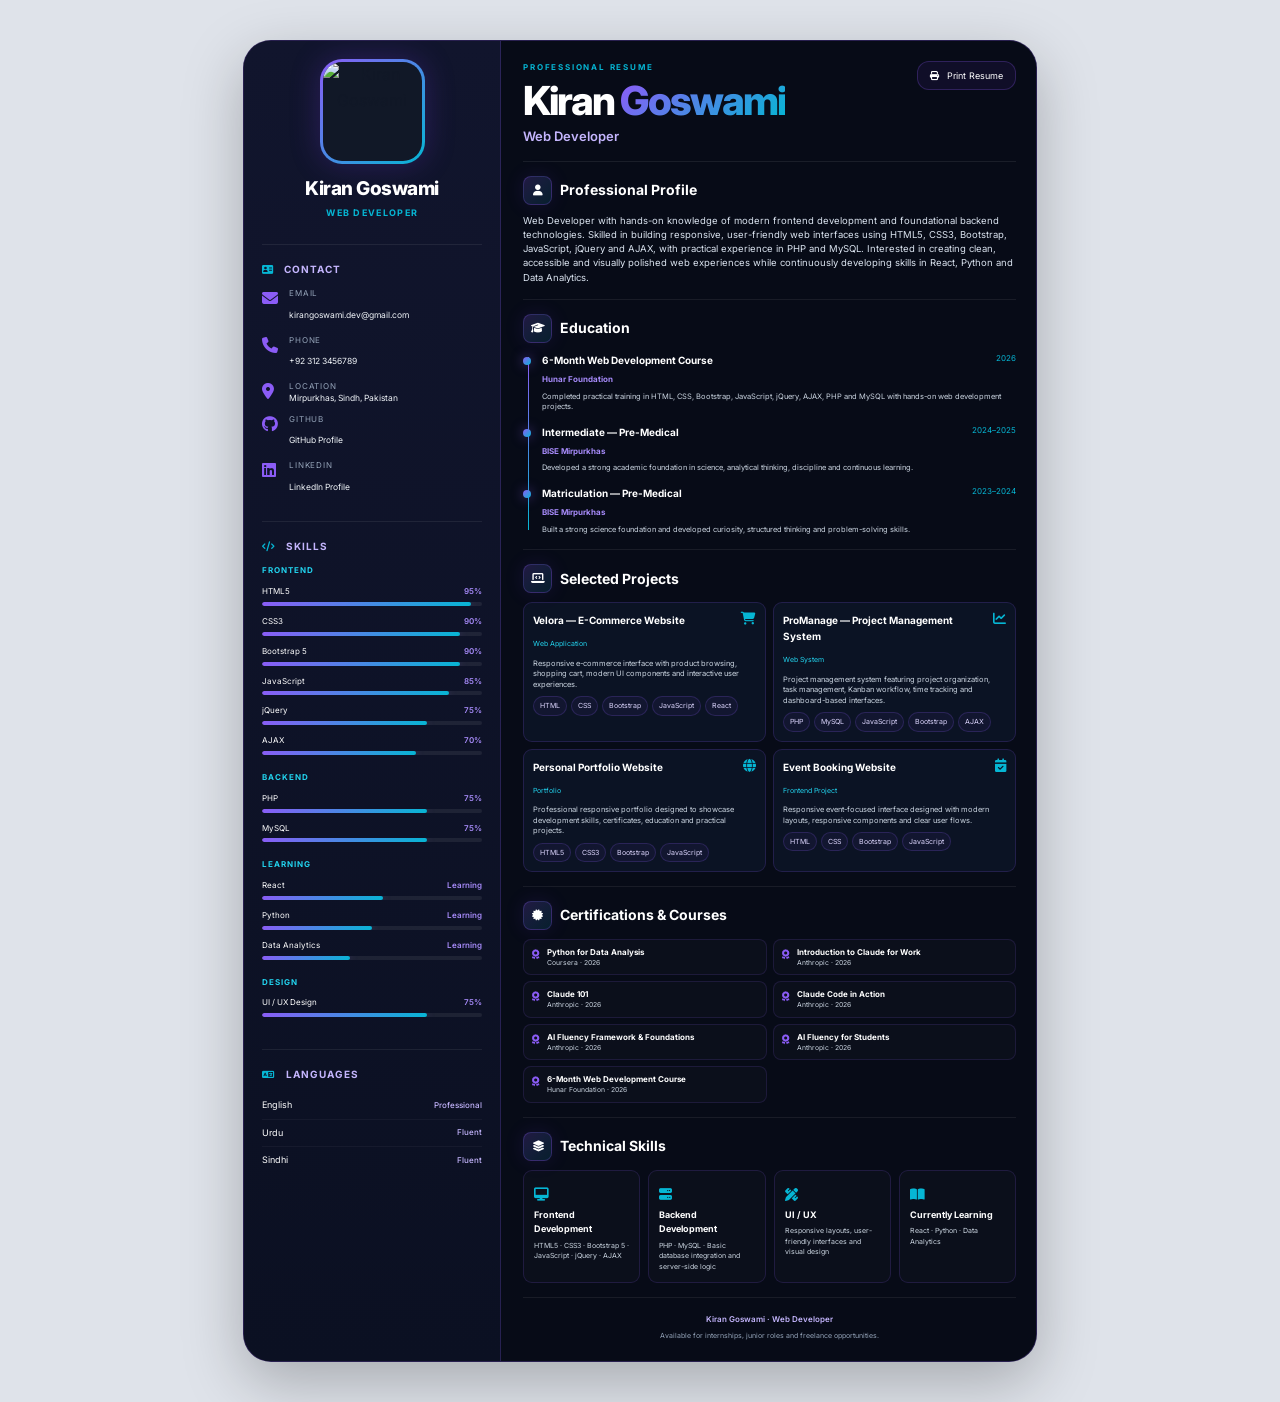
==== Resume.html @ 9747e910 "Add files via upload" ====
<!DOCTYPE html>
<html lang="en">

<head>
    <meta charset="UTF-8">

    <meta name="viewport"
          content="width=device-width, initial-scale=1.0">

    <meta name="description"
          content="Kiran Goswami - Web Developer Resume">

    <title>Kiran Goswami | Web Developer Resume</title>
    <link rel="icon"
      type="image/svg+xml"
      href='data:image/svg+xml,<svg xmlns="http://www.w3.org/2000/svg" viewBox="0 0 64 64"><rect width="64" height="64" rx="15" fill="%23070B17"/><rect x="6" y="6" width="52" height="52" rx="12" fill="none" stroke="%238B5CF6" stroke-width="4"/><text x="32" y="40" text-anchor="middle" font-family="Arial" font-size="23" font-weight="bold" fill="%2306B6D4">KG</text></svg>'>

    <link rel="stylesheet"
          href="resume.css">

    <!-- Google Font -->
    <link rel="preconnect"
          href="https://fonts.googleapis.com">

    <link rel="preconnect"
          href="https://fonts.gstatic.com"
          crossorigin>

    <link href="https://fonts.googleapis.com/css2?family=Inter:wght@400;500;600;700;800&display=swap"
          rel="stylesheet">

    <!-- Icons -->
    <link rel="stylesheet"
          href="https://cdnjs.cloudflare.com/ajax/libs/font-awesome/6.5.2/css/all.min.css">
          <style>
            :root {

    --bg: #070b17;
    --bg-soft: #0c1224;

    --card: rgba(15, 23, 42, 0.72);

    --border: rgba(139, 92, 246, 0.25);

    --text: #f4f7ff;
    --muted: #a7b0c4;

    --purple: #8b5cf6;
    --purple-dark: #6d28d9;

    --cyan: #06b6d4;

    --gradient:
        linear-gradient(
            135deg,
            #8b5cf6,
            #06b6d4
        );

    --shadow:
        0 15px 40px
        rgba(0,0,0,0.3);

}


* {
    margin: 0;
    padding: 0;
    box-sizing: border-box;
}


html {
    scroll-behavior: smooth;
}


body {

    font-family: "Inter", sans-serif;

    background:
        radial-gradient(
            circle at top right,
            rgba(124,58,237,0.12),
            transparent 30%
        ),

        var(--bg);

    color: var(--text);

    line-height: 1.6;

    min-height: 100vh;
}


a {
    color: inherit;
    text-decoration: none;
}


button {
    font-family: inherit;
}


/* =========================
   MAIN WRAPPER
========================= */

.resume-wrapper {

    width: min(1500px, 96%);

    margin: 25px auto;

    display: grid;

    grid-template-columns:
        310px 1fr;

    background:
        rgba(7,11,23,0.95);

    border:
        1px solid var(--border);

    border-radius: 28px;

    overflow: hidden;

    box-shadow:
        0 25px 80px
        rgba(0,0,0,0.45);
}


/* =========================
   SIDEBAR
========================= */

.sidebar {

    background:

        linear-gradient(
            180deg,
            rgba(124,58,237,0.11),
            rgba(6,182,212,0.03)
        );

    border-right:
        1px solid var(--border);

    padding: 35px 25px;
}


/* Profile */

.profile {

    text-align: center;

    margin-bottom: 35px;
}


.profile-image {

    width: 150px;
    height: 150px;

    margin: 0 auto 18px;

    border-radius: 30px;

    padding: 3px;

    background: var(--gradient);

    box-shadow:
        0 0 30px
        rgba(124,58,237,0.25);
}


.profile-image img {

    width: 100%;
    height: 100%;

    object-fit: cover;

    border-radius: 27px;

    background:
        #111827;
}


.profile h1 {

    font-size: 25px;

    font-weight: 800;

    letter-spacing: -0.5px;
}


.profile .role {

    color: var(--cyan);

    font-size: 13px;

    font-weight: 700;

    text-transform: uppercase;

    letter-spacing: 1.5px;

    margin-top: 5px;
}


/* Sections */

.side-section {

    padding:
        22px 0;

    border-top:
        1px solid
        rgba(255,255,255,0.07);
}


.side-section h2 {

    display: flex;

    align-items: center;

    gap: 10px;

    font-size: 15px;

    color: #c4b5fd;

    text-transform: uppercase;

    letter-spacing: 1px;

    margin-bottom: 18px;
}


.side-section h2 i {

    color: var(--cyan);
}


/* Contact */

.contact-item {

    display: flex;

    gap: 12px;

    margin-bottom: 15px;

    align-items: flex-start;
}


.contact-item > i {

    color: var(--purple);

    width: 18px;

    margin-top: 3px;
}


.contact-item span {

    display: block;

    font-size: 10px;

    color: #7f8aa3;

    text-transform: uppercase;

    letter-spacing: 0.8px;
}


.contact-item a,
.contact-item p {

    font-size: 12px;

    color: #e4e8f3;

    word-break: break-word;
}


.contact-item a:hover {

    color: var(--cyan);
}


/* Skills */

.skill-group {

    margin-bottom: 24px;
}


.skill-group h3 {

    font-size: 11px;

    color: var(--cyan);

    text-transform: uppercase;

    letter-spacing: 1px;

    margin-bottom: 13px;
}


.skill {

    margin-bottom: 14px;
}


.skill > div:first-child {

    display: flex;

    justify-content: space-between;

    gap: 8px;

    margin-bottom: 6px;

    font-size: 11px;
}


.skill b {

    color: #a78bfa;

    font-weight: 600;
}


.progress {

    width: 100%;

    height: 5px;

    border-radius: 99px;

    background:
        rgba(255,255,255,0.07);

    overflow: hidden;
}


.progress span {

    display: block;

    height: 100%;

    border-radius: inherit;

    background: var(--gradient);

    box-shadow:
        0 0 10px
        rgba(139,92,246,0.3);
}


/* Languages */

.language {

    display: flex;

    justify-content: space-between;

    align-items: center;

    padding: 8px 0;

    font-size: 12px;

    border-bottom:
        1px solid
        rgba(255,255,255,0.04);
}


.language:last-child {
    border-bottom: none;
}


.language b {

    color: #a5b4fc;

    font-size: 11px;

    font-weight: 500;
}


/* =========================
   MAIN CONTENT
========================= */

.main-content {

    padding: 45px 55px;

    min-width: 0;
}


/* Header */

.resume-header {

    display: flex;

    justify-content: space-between;

    gap: 30px;

    align-items: flex-start;

    padding-bottom: 28px;

    border-bottom:
        1px solid
        rgba(255,255,255,0.08);
}


.small-title {

    color: var(--cyan);

    font-size: 11px;

    font-weight: 700;

    letter-spacing: 2px;

    margin-bottom: 8px;
}


.resume-header h1 {

    font-size:
        clamp(42px, 6vw, 68px);

    line-height: 0.95;

    letter-spacing:
        -2.5px;

    font-weight: 800;
}


.resume-header h1 span {

    display: inline-block;

    background: var(--gradient);

    -webkit-background-clip: text;

    background-clip: text;

    color: transparent;
}


.resume-header h2 {

    color: #c4b5fd;

    font-size: 17px;

    margin-top: 14px;

    font-weight: 600;
}


.print-btn {

    border: 1px solid var(--border);

    background:
        rgba(124,58,237,0.08);

    color: white;

    padding:
        11px 17px;

    border-radius: 12px;

    cursor: pointer;

    display: flex;

    align-items: center;

    gap: 8px;

    transition: 0.25s ease;

    white-space: nowrap;
}


.print-btn:hover {

    border-color: var(--cyan);

    background:
        rgba(6,182,212,0.1);

    transform:
        translateY(-2px);
}


/* Sections */

.content-section {

    padding:
        30px 0;

    border-bottom:
        1px solid
        rgba(255,255,255,0.07);
}


.section-title {

    display: flex;

    align-items: center;

    gap: 12px;

    margin-bottom: 20px;
}


.section-icon {

    width: 38px;
    height: 38px;

    border-radius: 11px;

    display: grid;

    place-items: center;

    color: white;

    background:
        linear-gradient(
            135deg,
            rgba(139,92,246,0.2),
            rgba(6,182,212,0.12)
        );

    border:
        1px solid
        var(--border);

    box-shadow:
        0 0 20px
        rgba(124,58,237,0.12);
}


.section-title h2 {

    font-size: 19px;

    font-weight: 700;
}


/* Profile text */

.profile-text {

    color: #bdc5d7;

    font-size: 14px;

    max-width: 950px;
}


/* =========================
   TIMELINE
========================= */

.timeline {

    position: relative;

    padding-left: 25px;
}


.timeline::before {

    content: "";

    position: absolute;

    left: 5px;
    top: 5px;
    bottom: 5px;

    width: 1px;

    background:
        linear-gradient(
            to bottom,
            var(--purple),
            var(--cyan)
        );
}


.timeline-item {

    position: relative;

    padding-bottom: 25px;
}


.timeline-item:last-child {
    padding-bottom: 0;
}


.timeline-dot {

    position: absolute;

    left: -25px;
    top: 5px;

    width: 11px;
    height: 11px;

    border-radius: 50%;

    background:
        var(--gradient);

    box-shadow:
        0 0 12px
        rgba(139,92,246,0.55);
}


.timeline-head {

    display: flex;

    justify-content: space-between;

    gap: 15px;
}


.timeline-head h3 {

    font-size: 15px;

    color: #f5f7ff;
}


.timeline-head span {

    color: var(--cyan);

    font-size: 12px;

    white-space: nowrap;
}


.timeline-content h4 {

    color: #a78bfa;

    font-size: 12px;

    margin-top: 5px;
}


.timeline-content p {

    color: var(--muted);

    font-size: 12px;

    margin-top: 6px;

    max-width: 900px;
}


/* =========================
   PROJECTS
========================= */

.project-grid {

    display: grid;

    grid-template-columns:
        repeat(2, 1fr);

    gap: 16px;
}


.project-card {

    padding: 19px;

    background:
        var(--card);

    border:
        1px solid
        rgba(139,92,246,0.18);

    border-radius: 17px;

    transition:
        transform .3s ease,
        border-color .3s ease,
        box-shadow .3s ease;
}


.project-card:hover {

    transform:
        translateY(-4px);

    border-color:
        rgba(6,182,212,0.45);

    box-shadow:
        0 18px 40px
        rgba(0,0,0,0.18);
}


.project-top {

    display: flex;

    justify-content: space-between;

    gap: 15px;

    align-items: flex-start;
}


.project-top h3 {

    font-size: 14px;
}


.project-type {

    display: inline-block;

    color: #93c5fd;

    font-size: 10px;

    margin-top: 4px;
}


.project-top > i {

    color: var(--cyan);

    font-size: 20px;
}


.project-card > p {

    color: var(--muted);

    font-size: 11px;

    margin-top: 12px;
}


.tech-list {

    display: flex;

    flex-wrap: wrap;

    gap: 6px;

    margin-top: 14px;
}


.tech-list span {

    padding:
        5px 9px;

    border-radius: 99px;

    font-size: 9px;

    color: #c4b5fd;

    border:
        1px solid
        rgba(139,92,246,0.2);

    background:
        rgba(139,92,246,0.06);
}


/* =========================
   CERTIFICATES
========================= */

.certificate-list {

    display: grid;

    grid-template-columns:
        repeat(2, 1fr);

    gap: 12px;
}


.certificate {

    display: flex;

    align-items: flex-start;

    gap: 12px;

    padding: 14px;

    border-radius: 14px;

    background:
        rgba(255,255,255,0.02);

    border:
        1px solid
        rgba(255,255,255,0.06);
}


.certificate > i {

    color: #fbbf24;

    margin-top: 3px;
}


.certificate h3 {

    font-size: 12px;
}


.certificate p {

    color: #8f9ab1;

    font-size: 10px;

    margin-top: 3px;
}


/* =========================
   TECHNICAL SKILLS
========================= */

.technical-grid {

    display: grid;

    grid-template-columns:
        repeat(4, 1fr);

    gap: 12px;
}


.technical-box {

    padding: 17px;

    border-radius: 15px;

    background:
        rgba(255,255,255,0.02);

    border:
        1px solid
        rgba(139,92,246,0.17);

    min-height: 140px;
}


.technical-box > i {

    color: var(--cyan);

    font-size: 18px;

    margin-bottom: 12px;
}


.technical-box h3 {

    font-size: 12px;

    margin-bottom: 7px;
}


.technical-box p {

    color: var(--muted);

    font-size: 10px;

    line-height: 1.7;
}


/* =========================
   FOOTER
========================= */

.resume-footer {

    padding-top: 25px;

    text-align: center;
}


.resume-footer p {

    font-size: 12px;

    font-weight: 600;

    color: #c4b5fd;
}


.resume-footer span {

    font-size: 10px;

    color: #707b91;

    display: block;

    margin-top: 4px;
}


/* =========================
   RESPONSIVE
========================= */

@media (max-width: 1200px) {

    .resume-wrapper {

        grid-template-columns:
            270px 1fr;
    }

    .main-content {

        padding:
            40px 35px;
    }

    .technical-grid {

        grid-template-columns:
            repeat(2, 1fr);
    }

}


@media (max-width: 950px) {

    .resume-wrapper {

        grid-template-columns: 1fr;
    }

    .sidebar {

        border-right: none;

        border-bottom:
            1px solid
            var(--border);
    }

    .profile {

        display: grid;

        grid-template-columns:
            auto 1fr;

        align-items: center;

        column-gap: 18px;

        text-align: left;
    }

    .profile-image {

        grid-row:
            span 2;

        margin: 0;
    }

    .profile h1 {

        align-self: end;
    }

    .profile .role {

        align-self: start;
    }

    .project-grid {

        grid-template-columns:
            1fr;
    }

}


@media (max-width: 700px) {

    .resume-wrapper {

        width: 100%;

        margin: 0;

        border-radius: 0;

        border-left: none;

        border-right: none;
    }

    .sidebar,
    .main-content {

        padding:
            25px 18px;
    }


    .resume-header {

        flex-direction: column;

        gap: 18px;
    }


    .print-btn {

        width: fit-content;
    }


    .resume-header h1 {

        font-size: 42px;

        letter-spacing: -1.7px;
    }


    .timeline-head {

        flex-direction: column;

        gap: 3px;
    }


    .certificate-list {

        grid-template-columns: 1fr;
    }


    .technical-grid {

        grid-template-columns: 1fr;
    }

}


@media (max-width: 480px) {

    body {

        font-size: 14px;
    }


    .profile {

        display: block;

        text-align: center;
    }


    .profile-image {

        margin:
            0 auto 16px;
    }


    .resume-header h1 {

        font-size: 35px;
    }


    .resume-header h2 {

        font-size: 15px;
    }


    .section-title h2 {

        font-size: 17px;
    }


    .profile-text {

        font-size: 12px;
    }


    .project-card {

        padding: 15px;
    }

}


/* =========================
   PRINT
========================= */

@media print {

    body {

        background: white;

        color: #111;
    }


    .resume-wrapper {

        width: 100%;

        margin: 0;

        border: none;

        border-radius: 0;

        box-shadow: none;
    }


    .print-btn {

        display: none;
    }


    .sidebar {

        background: #f7f8fb;

        color: #111;

        border-color: #ddd;
    }


    .main-content {

        background: white;

        color: #111;
    }


    .profile-text,
    .timeline-content p,
    .project-card > p,
    .technical-box p {

        color: #444;
    }


    .project-card,
    .certificate,
    .technical-box {

        background: white;

        border-color: #ddd;

        box-shadow: none;
    }


    .resume-footer {

        color: #444;
    }

}
/* ==============================
   A4 RESUME / CV LAYOUT
================================ */

* {
    margin: 0;
    padding: 0;
    box-sizing: border-box;
}

html {
    scroll-behavior: smooth;
}

body {
    margin: 0;
    padding: 40px 20px;

    background: #dfe3ea;

    font-family: "Inter", sans-serif;
    color: #111827;
}


/* A4 SIZE */
.resume-wrapper {
    width: 210mm;
    min-height: 297mm;

    max-width: 210mm;

    margin: 0 auto;

    display: grid;
    grid-template-columns: 68mm 1fr;

    background: #070b17;

    overflow: hidden;

    border: 1px solid rgba(139, 92, 246, 0.25);

    box-shadow:
        0 20px 60px rgba(0, 0, 0, 0.25);
}


/* ==============================
   SIDEBAR
================================ */

.sidebar {
    width: 68mm;

    padding: 22px 18px;

    background:
        linear-gradient(
            180deg,
            #11152d 0%,
            #0b1022 100%
        );

    border-right:
        1px solid
        rgba(139, 92, 246, 0.22);
}


/* ==============================
   MAIN CONTENT
================================ */

.main-content {
    width: 142mm;

    min-width: 0;

    padding: 24px 24px;

    background: #070b17;
}


/* ==============================
   PROFILE IMAGE
================================ */

.profile-image {
    width: 115px;
    height: 115px;

    margin: 0 auto 14px;

    border-radius: 22px;

    padding: 3px;

    background:
        linear-gradient(
            135deg,
            #8b5cf6,
            #06b6d4
        );

    overflow: hidden;
}

.profile-image img {
    width: 100%;
    height: 100%;

    display: block;

    object-fit: cover;

    border-radius: 19px;
}


/* ==============================
   TYPOGRAPHY
================================ */

.profile h1 {
    font-size: 21px;
    line-height: 1.2;
}

.profile .role {
    font-size: 10px;
    letter-spacing: 1.3px;
}


/* Sidebar headings */

.side-section h2 {
    font-size: 11px;
    margin-bottom: 12px;
}

.contact-item {
    gap: 9px;
    margin-bottom: 11px;
}

.contact-item span {
    font-size: 8px;
}

.contact-item a,
.contact-item p {
    font-size: 9px;
    line-height: 1.4;
}


/* Skills */

.skill-group {
    margin-bottom: 16px;
}

.skill-group h3 {
    font-size: 8px;
    margin-bottom: 8px;
}

.skill {
    margin-bottom: 9px;
}

.skill > div:first-child {
    font-size: 8px;
    margin-bottom: 4px;
}

.progress {
    height: 4px;
}


/* Languages */

.language {
    font-size: 9px;
    padding: 6px 0;
}

.language b {
    font-size: 8px;
}


/* ==============================
   HEADER
================================ */

.resume-header {
    padding-bottom: 18px;
}

.small-title {
    font-size: 8px;
    letter-spacing: 1.8px;
}

.resume-header h1 {
    font-size: 44px;
    letter-spacing: -2px;
}

.resume-header h2 {
    font-size: 14px;
    margin-top: 8px;
}

.print-btn {
    font-size: 9px;
    padding: 8px 12px;
}


/* ==============================
   SECTIONS
================================ */

.content-section {
    padding: 18px 0;
}

.section-title {
    gap: 8px;
    margin-bottom: 12px;
}

.section-icon {
    width: 29px;
    height: 29px;

    border-radius: 8px;

    font-size: 11px;
}

.section-title h2 {
    font-size: 14px;
}

.profile-text {
    font-size: 10px;
    line-height: 1.65;
}


/* ==============================
   EDUCATION
================================ */

.timeline {
    padding-left: 19px;
}

.timeline-item {
    padding-bottom: 16px;
}

.timeline-dot {
    left: -19px;

    width: 8px;
    height: 8px;
}

.timeline-head h3 {
    font-size: 10px;
}

.timeline-head span {
    font-size: 8px;
}

.timeline-content h4 {
    font-size: 8px;
}

.timeline-content p {
    font-size: 8px;
    line-height: 1.5;
}


/* ==============================
   PROJECTS
================================ */

.project-grid {
    gap: 9px;
}

.project-card {
    padding: 11px;

    border-radius: 9px;
}

.project-top h3 {
    font-size: 10px;
}

.project-type {
    font-size: 7px;
}

.project-top > i {
    font-size: 13px;
}

.project-card > p {
    font-size: 8px;
    line-height: 1.5;
    margin-top: 7px;
}

.tech-list {
    gap: 4px;
    margin-top: 8px;
}

.tech-list span {
    padding: 3px 6px;
    font-size: 7px;
}


/* ==============================
   CERTIFICATES
================================ */

.certificate-list {
    gap: 7px;
}

.certificate {
    padding: 9px;
    gap: 8px;
    border-radius: 8px;
}

.certificate h3 {
    font-size: 9px;
}

.certificate p {
    font-size: 7px;
}


/* ==============================
   TECHNICAL SKILLS
================================ */

.technical-grid {
    gap: 8px;
}

.technical-box {
    min-height: 90px;
    padding: 10px;
    border-radius: 9px;
}

.technical-box > i {
    font-size: 13px;
    margin-bottom: 7px;
}

.technical-box h3 {
    font-size: 9px;
    margin-bottom: 4px;
}

.technical-box p {
    font-size: 7px;
    line-height: 1.5;
}


/* ==============================
   FOOTER
================================ */

.resume-footer {
    padding-top: 15px;
}

.resume-footer p {
    font-size: 8px;
}

.resume-footer span {
    font-size: 7px;
}


/* ==============================
   PRINT
================================ */

@media print {

    @page {
        size: A4;
        margin: 0;
    }

    html,
    body {
        width: 210mm;
        height: 297mm;
        margin: 0;
        padding: 0;
        background: white;
    }

    .resume-wrapper {
        width: 210mm;
        min-height: 297mm;
        max-width: 210mm;

        margin: 0;

        box-shadow: none;
        border: none;
    }

    .print-btn {
        display: none !important;
    }
}


/* ==============================
   MOBILE PREVIEW
================================ */

@media (max-width: 850px) {

    body {
        padding: 15px 8px;
    }

    .resume-wrapper {
        width: 100%;
        max-width: 794px;

        min-height: auto;

        grid-template-columns: 1fr;
    }

    .sidebar {
        width: 100%;
        border-right: none;
        border-bottom:
            1px solid
            rgba(139, 92, 246, 0.22);
    }

    .main-content {
        width: 100%;
    }

    .profile {
        text-align: center;
    }

    .profile-image {
        margin-left: auto;
        margin-right: auto;
    }
}
/* =========================================
   FIX RESUME NAME VISIBILITY
========================================= */

.profile h1 {
    color: #ffffff !important;
    font-weight: 800;
}

.resume-header h1 {
    color: #ffffff !important;
}

.resume-header h1 span {
    background: linear-gradient(135deg, #8b5cf6, #06b6d4);
    -webkit-background-clip: text;
    background-clip: text;
    -webkit-text-fill-color: transparent;
}


/* =========================================
   MAKE RESUME SLIGHTLY SHORTER
========================================= */

.resume-wrapper {
    min-height: auto;
}

.sidebar {
    padding: 18px 18px;
}

.main-content {
    padding: 20px 22px;
}

.content-section {
    padding: 14px 0;
}

.section-title {
    margin-bottom: 9px;
}

.profile-text {
    font-size: 9.5px;
    line-height: 1.5;
}

.timeline-item {
    padding-bottom: 11px;
}

.timeline-content p {
    font-size: 7.5px;
    line-height: 1.4;
}


/* =========================================
   COMPACT PROJECT CARDS
========================================= */

.project-grid {
    gap: 7px;
}

.project-card {
    padding: 9px;
}

.project-card > p {
    font-size: 7.5px;
    line-height: 1.4;
    margin-top: 5px;
}

.tech-list {
    margin-top: 6px;
}


/* =========================================
   CERTIFICATES — COMPACT & PROFESSIONAL
========================================= */

.certificate-list {
    display: grid;
    grid-template-columns: repeat(2, 1fr);
    gap: 6px;
}

.certificate {
    min-height: 0;
    padding: 7px 8px;
    border-radius: 8px;

    display: flex;
    align-items: flex-start;
    gap: 7px;

    background: rgba(255,255,255,0.018);
    border: 1px solid rgba(139,92,246,0.14);
}

.certificate > i {
    color: #8b5cf6;
    font-size: 10px;
    margin-top: 2px;
}

.certificate h3 {
    font-size: 8px;
    line-height: 1.25;
    color: #ffffff;
}

.certificate p {
    font-size: 6.8px;
    line-height: 1.25;
    color: #9ca8bd;
    margin-top: 2px;
}


/* =========================================
   HEADER HEIGHT
========================================= */

.resume-header {
    padding-bottom: 14px;
}

.resume-header h1 {
    font-size: 40px;
}

.resume-header h2 {
    font-size: 13px;
    margin-top: 6px;
}


/* =========================================
   PROFILE AREA
========================================= */

.profile {
    margin-bottom: 24px;
}

.profile-image {
    width: 105px;
    height: 105px;
}

.profile h1 {
    font-size: 19px;
}

.profile .role {
    font-size: 9px;
}


/* =========================================
   SIDEBAR CONTACT COMPACT
========================================= */

.side-section {
    padding: 16px 0;
}

.side-section h2 {
    font-size: 10px;
    margin-bottom: 10px;
}

.contact-item {
    margin-bottom: 8px;
}

.contact-item a,
.contact-item p {
    font-size: 8.5px;
}
        /* =========================================
   FIX RESUME TEXT VISIBILITY
   Add this at the VERY END of resume.css
========================================= */

/* Main content text */
.main-content {
    color: #f8fafc !important;
}


/* All section headings */
.section-title h2 {
    color: #ffffff !important;
}


/* Section icons */
.section-icon {
    color: #ffffff !important;
}


/* Professional profile */
.profile-text {
    color: #dbe4f0 !important;
}


/* Education */
.timeline-head h3 {
    color: #ffffff !important;
}

.timeline-head span {
    color: #06b6d4 !important;
}

.timeline-content h4 {
    color: #a78bfa !important;
}

.timeline-content p {
    color: #cbd5e1 !important;
}


/* Projects */
.project-card {
    color: #ffffff !important;
}

.project-top h3 {
    color: #ffffff !important;
}

.project-type {
    color: #22d3ee !important;
}

.project-card > p {
    color: #cbd5e1 !important;
}

.tech-list span {
    color: #ddd6fe !important;
}


/* Certificates */
.certificate h3 {
    color: #ffffff !important;
}

.certificate p {
    color: #cbd5e1 !important;
}


/* Technical Skills */
.technical-box {
    color: #ffffff !important;
}

.technical-box h3 {
    color: #ffffff !important;
}

.technical-box p {
    color: #cbd5e1 !important;
}


/* Sidebar Skills */
.skill-group h3 {
    color: #22d3ee !important;
}

.skill > div:first-child span {
    color: #ffffff !important;
}

.skill b {
    color: #a78bfa !important;
}


/* Sidebar text */
.contact-item a,
.contact-item p {
    color: #f1f5f9 !important;
}

.contact-item span {
    color: #94a3b8 !important;
}


/* Languages */
.language span {
    color: #ffffff !important;
}

.language b {
    color: #c4b5fd !important;
}


/* Footer */
.resume-footer p {
    color: #c4b5fd !important;
}

.resume-footer span {
    color: #94a3b8 !important;
}


/* Profile name */
.profile h1 {
    color: #ffffff !important;
}


/* Resume main name */
.resume-header h1 {
    color: #ffffff !important;
}


/* Web Developer title */
.resume-header h2 {
    color: #c4b5fd !important;
}
/* =========================================
   PRINT / PDF - KEEP DARK RESUME
========================================= */

@media print {

    @page {
        size: A4;
        margin: 0;
    }

    html,
    body {
        width: 210mm;
        min-height: 297mm;
        margin: 0;
        padding: 0;

        background: #070b17 !important;

        -webkit-print-color-adjust: exact !important;
        print-color-adjust: exact !important;
    }

    .resume-wrapper {
        width: 210mm;
        min-height: 297mm;
        max-width: 210mm;

        margin: 0;

        background: #070b17 !important;

        border: none;
        border-radius: 0;

        box-shadow: none;
    }

    .sidebar {
        background:
            linear-gradient(
                180deg,
                #11152d 0%,
                #0b1022 100%
            ) !important;

        color: #ffffff !important;
    }

    .main-content {
        background: #070b17 !important;
        color: #ffffff !important;
    }

    /* Keep text visible */
    .profile h1,
    .resume-header h1,
    .resume-header h2,
    .section-title h2,
    .timeline-head h3,
    .project-top h3,
    .certificate h3,
    .technical-box h3 {
        color: #ffffff !important;
    }

    .profile-text,
    .timeline-content p,
    .project-card > p,
    .technical-box p {
        color: #cbd5e1 !important;
    }

    .timeline-content h4,
    .timeline-head span {
        color: #06b6d4 !important;
    }

    .certificate p,
    .contact-item span,
    .resume-footer span {
        color: #94a3b8 !important;
    }

    /* Hide print button */
    .print-btn {
        display: none !important;
    }
}
/* =========================================
   FINAL PRINT / PDF - SINGLE A4 PAGE
========================================= */

@media print {

    @page {
        size: A4 portrait;
        margin: 0;
    }

    html,
    body {
        width: 210mm;
        height: 297mm;

        margin: 0 !important;
        padding: 0 !important;

        background: #070b17 !important;

        -webkit-print-color-adjust: exact !important;
        print-color-adjust: exact !important;
    }

    body {
        overflow: hidden !important;
    }

    /* Main A4 page */
    .resume-wrapper {
        width: 210mm !important;
        height: 297mm !important;
        min-height: 297mm !important;
        max-width: 210mm !important;

        margin: 0 !important;

        display: grid !important;
        grid-template-columns: 68mm 142mm !important;

        overflow: hidden !important;

        background: #070b17 !important;

        border: none !important;
        border-radius: 0 !important;

        box-shadow: none !important;

        /* Important: shrink complete resume to one page */
        zoom: 0.80;
        transform-origin: top left;
    }

    /* Sidebar */
    .sidebar {
        width: 68mm !important;

        padding: 15px 16px !important;

        background:
            linear-gradient(
                180deg,
                #11152d 0%,
                #0b1022 100%
            ) !important;

        color: #ffffff !important;

        border-right:
            1px solid
            rgba(139,92,246,0.25) !important;
    }

    /* Main */
    .main-content {
        width: 142mm !important;

        padding: 17px 19px !important;

        background: #070b17 !important;

        color: #ffffff !important;
    }

    /* -------------------------------------
       HEADER
    ------------------------------------- */

    .resume-header {
        padding-bottom: 11px !important;
    }

    .resume-header h1 {
        font-size: 36px !important;
        color: #ffffff !important;
    }

    .resume-header h2 {
        font-size: 12px !important;
        color: #c4b5fd !important;
        margin-top: 4px !important;
    }

    .small-title {
        font-size: 7px !important;
    }

    .print-btn {
        display: none !important;
    }


    /* -------------------------------------
       PROFILE
    ------------------------------------- */

    .content-section {
        padding: 10px 0 !important;
    }

    .section-title {
        margin-bottom: 7px !important;
        gap: 7px !important;
    }

    .section-icon {
        width: 25px !important;
        height: 25px !important;
        font-size: 9px !important;
    }

    .section-title h2 {
        font-size: 12px !important;
        color: #ffffff !important;
    }

    .profile-text {
        font-size: 8px !important;
        line-height: 1.4 !important;
        color: #d1d9e6 !important;
    }


    /* -------------------------------------
       EDUCATION
    ------------------------------------- */

    .timeline {
        padding-left: 16px !important;
    }

    .timeline-item {
        padding-bottom: 8px !important;
    }

    .timeline-dot {
        left: -16px !important;

        width: 7px !important;
        height: 7px !important;
    }

    .timeline-head h3 {
        font-size: 9px !important;
        color: #ffffff !important;
    }

    .timeline-head span {
        font-size: 7px !important;
        color: #06b6d4 !important;
    }

    .timeline-content h4 {
        font-size: 7px !important;
        color: #a78bfa !important;
    }

    .timeline-content p {
        font-size: 7px !important;
        line-height: 1.35 !important;
        color: #cbd5e1 !important;
    }


    /* -------------------------------------
       PROJECTS
    ------------------------------------- */

    .project-grid {
        gap: 5px !important;
    }

    .project-card {
        padding: 7px !important;

        background:
            rgba(15,23,42,0.75) !important;

        border:
            1px solid
            rgba(139,92,246,0.22) !important;

        border-radius: 7px !important;

        color: #ffffff !important;

        break-inside: avoid !important;
        page-break-inside: avoid !important;
    }

    .project-top h3 {
        font-size: 8px !important;
        color: #ffffff !important;
    }

    .project-type {
        font-size: 6px !important;
        color: #22d3ee !important;
    }

    .project-top > i {
        font-size: 10px !important;
    }

    .project-card > p {
        font-size: 6.5px !important;
        line-height: 1.3 !important;

        margin-top: 4px !important;

        color: #cbd5e1 !important;
    }

    .tech-list {
        gap: 3px !important;
        margin-top: 4px !important;
    }

    .tech-list span {
        padding: 2px 5px !important;
        font-size: 5.5px !important;

        color: #ddd6fe !important;

        background:
            rgba(139,92,246,0.08) !important;

        border:
            1px solid
            rgba(139,92,246,0.18) !important;
    }


    /* -------------------------------------
       CERTIFICATES
    ------------------------------------- */

    .certificate-list {
        grid-template-columns:
            repeat(2, 1fr) !important;

        gap: 4px !important;
    }

    .certificate {
        padding: 5px 6px !important;

        background:
            rgba(255,255,255,0.02) !important;

        border:
            1px solid
            rgba(139,92,246,0.15) !important;

        break-inside: avoid !important;
        page-break-inside: avoid !important;
    }

    .certificate > i {
        font-size: 8px !important;
    }

    .certificate h3 {
        font-size: 7px !important;
        color: #ffffff !important;
    }

    .certificate p {
        font-size: 5.8px !important;
        color: #cbd5e1 !important;
    }


    /* -------------------------------------
       TECHNICAL SKILLS
    ------------------------------------- */

    .technical-grid {
        grid-template-columns:
            repeat(4, 1fr) !important;

        gap: 5px !important;
    }

    .technical-box {
        min-height: 65px !important;

        padding: 7px !important;

        background:
            rgba(255,255,255,0.02) !important;

        border:
            1px solid
            rgba(139,92,246,0.16) !important;
    }

    .technical-box > i {
        font-size: 9px !important;
        margin-bottom: 4px !important;
    }

    .technical-box h3 {
        font-size: 7px !important;
        color: #ffffff !important;
    }

    .technical-box p {
        font-size: 5.7px !important;
        line-height: 1.3 !important;
        color: #cbd5e1 !important;
    }


    /* -------------------------------------
       SIDEBAR
    ------------------------------------- */

    .profile {
        margin-bottom: 16px !important;
    }

    .profile-image {
        width: 90px !important;
        height: 90px !important;
    }

    .profile h1 {
        font-size: 17px !important;
        color: #ffffff !important;
    }

    .profile .role {
        font-size: 7px !important;
    }

    .side-section {
        padding: 11px 0 !important;
    }

    .side-section h2 {
        font-size: 8px !important;
        margin-bottom: 7px !important;
    }

    .contact-item {
        margin-bottom: 6px !important;
        gap: 7px !important;
    }

    .contact-item span {
        font-size: 6px !important;
        color: #94a3b8 !important;
    }

    .contact-item a,
    .contact-item p {
        font-size: 6.8px !important;
        color: #f1f5f9 !important;
    }

    .skill-group {
        margin-bottom: 10px !important;
    }

    .skill-group h3 {
        font-size: 6.5px !important;
    }

    .skill {
        margin-bottom: 5px !important;
    }

    .skill > div:first-child {
        font-size: 6.5px !important;
    }

    .progress {
        height: 3px !important;
    }

    .language {
        font-size: 6.8px !important;
        padding: 4px 0 !important;
    }

    .language b {
        font-size: 6px !important;
    }


    /* -------------------------------------
       FOOTER
    ------------------------------------- */

    .resume-footer {
        padding-top: 8px !important;
    }

    .resume-footer p {
        font-size: 6.5px !important;
    }

    .resume-footer span {
        font-size: 5.8px !important;
    }
}
/* =========================================
   FINAL PRINT CSS
   A4 - NO CLIPPING - NO CUT CONTENT
========================================= */

@media print {

    @page {
        size: A4 portrait;
        margin: 0;
    }

    html,
    body {
        margin: 0 !important;
        padding: 0 !important;

        width: 210mm !important;

        background: #070b17 !important;

        -webkit-print-color-adjust: exact !important;
        print-color-adjust: exact !important;
    }

    body {
        overflow: visible !important;
        height: auto !important;
        min-height: auto !important;
    }


    /* MAIN RESUME */

    .resume-wrapper {

        width: 210mm !important;
        max-width: 210mm !important;

        height: auto !important;
        min-height: 0 !important;

        margin: 0 auto !important;

        display: grid !important;

        grid-template-columns:
            68mm 142mm !important;

        overflow: visible !important;

        background: #070b17 !important;

        border: none !important;
        border-radius: 0 !important;

        box-shadow: none !important;

        zoom: 0.72 !important;

        transform: none !important;
    }


    /* SIDEBAR */

    .sidebar {
        width: 68mm !important;

        height: auto !important;

        padding: 15px !important;

        background:
            linear-gradient(
                180deg,
                #11152d 0%,
                #0b1022 100%
            ) !important;

        border-right:
            1px solid
            rgba(139,92,246,.25) !important;

        color: #fff !important;
    }


    /* MAIN CONTENT */

    .main-content {

        width: 142mm !important;

        height: auto !important;

        min-height: 0 !important;

        padding: 17px 18px !important;

        background: #070b17 !important;

        color: #fff !important;

        overflow: visible !important;
    }


    /* HEADER */

    .resume-header {
        padding-bottom: 10px !important;
    }

    .resume-header h1 {
        font-size: 36px !important;
        color: #fff !important;
    }

    .resume-header h2 {
        font-size: 12px !important;
        color: #c4b5fd !important;
    }

    .small-title {
        font-size: 7px !important;
    }

    .print-btn {
        display: none !important;
    }


    /* SECTIONS */

    .content-section {
        padding: 8px 0 !important;

        break-inside: auto !important;
        page-break-inside: auto !important;
    }

    .section-title {
        margin-bottom: 6px !important;
    }

    .section-title h2 {
        font-size: 12px !important;
        color: #fff !important;
    }


    /* PROFILE */

    .profile-text {
        font-size: 7.5px !important;
        line-height: 1.32 !important;
        color: #d1d9e6 !important;
    }


    /* EDUCATION */

    .timeline-item {
        padding-bottom: 6px !important;
    }

    .timeline-head h3 {
        font-size: 8.5px !important;
        color: #fff !important;
    }

    .timeline-head span {
        font-size: 7px !important;
        color: #06b6d4 !important;
    }

    .timeline-content h4 {
        font-size: 7px !important;
        color: #a78bfa !important;
    }

    .timeline-content p {
        font-size: 6.3px !important;
        line-height: 1.25 !important;
        color: #cbd5e1 !important;
    }


    /* PROJECTS */

    .project-grid {
        gap: 4px !important;
    }

    .project-card {
        padding: 6px !important;

        height: auto !important;

        background:
            rgba(15,23,42,.75) !important;

        border:
            1px solid
            rgba(139,92,246,.22) !important;
    }

    .project-top h3 {
        font-size: 8px !important;
        color: #fff !important;
    }

    .project-type {
        font-size: 5.8px !important;
        color: #22d3ee !important;
    }

    .project-card > p {
        font-size: 6px !important;
        line-height: 1.22 !important;
        margin-top: 3px !important;
        color: #cbd5e1 !important;
    }

    .tech-list {
        margin-top: 3px !important;
        gap: 3px !important;
    }

    .tech-list span {
        padding: 2px 4px !important;
        font-size: 5px !important;
    }


    /* CERTIFICATES */

    .certificate-list {
        grid-template-columns:
            repeat(2, 1fr) !important;

        gap: 3px !important;
    }

    .certificate {
        padding: 4px 5px !important;

        height: auto !important;

        background:
            rgba(255,255,255,.02) !important;

        border:
            1px solid
            rgba(139,92,246,.15) !important;
    }

    .certificate h3 {
        font-size: 6.5px !important;
        color: #fff !important;
    }

    .certificate p {
        font-size: 5.3px !important;
        color: #cbd5e1 !important;
    }


    /* =====================================
       TECHNICAL SKILLS
    ===================================== */

    .technical-grid {

        display: grid !important;

        grid-template-columns:
            repeat(4, 1fr) !important;

        gap: 4px !important;

        height: auto !important;

        overflow: visible !important;
    }

    .technical-box {

        min-height: 55px !important;

        height: auto !important;

        padding: 6px !important;

        background:
            rgba(255,255,255,.02) !important;

        border:
            1px solid
            rgba(139,92,246,.18) !important;

        overflow: visible !important;
    }

    .technical-box > i {
        font-size: 8px !important;
        margin-bottom: 3px !important;
    }

    .technical-box h3 {
        font-size: 6.5px !important;
        margin-bottom: 2px !important;
        color: #fff !important;
    }

    .technical-box p {
        font-size: 5.2px !important;
        line-height: 1.2 !important;
        color: #cbd5e1 !important;
    }


    /* FOOTER */

    .resume-footer {
        padding-top: 6px !important;
    }

    .resume-footer p {
        font-size: 6.5px !important;
    }

    .resume-footer span {
        font-size: 5.5px !important;
    }


    /* SIDEBAR COMPACT */

    .profile {
        margin-bottom: 15px !important;
    }

    .profile-image {
        width: 90px !important;
        height: 90px !important;
    }

    .profile h1 {
        font-size: 17px !important;
        color: #fff !important;
    }

    .profile .role {
        font-size: 7px !important;
    }

    .side-section {
        padding: 10px 0 !important;
    }

    .side-section h2 {
        font-size: 8px !important;
        margin-bottom: 7px !important;
    }

    .contact-item {
        margin-bottom: 6px !important;
    }

    .contact-item a,
    .contact-item p {
        font-size: 6.8px !important;
        color: #fff !important;
    }

    .contact-item span {
        font-size: 6px !important;
    }

    .skill-group {
        margin-bottom: 9px !important;
    }

    .skill-group h3 {
        font-size: 6.5px !important;
    }

    .skill {
        margin-bottom: 5px !important;
    }

    .skill > div:first-child {
        font-size: 6.5px !important;
    }

    .progress {
        height: 3px !important;
    }

    .language {
        font-size: 6.8px !important;
        padding: 4px 0 !important;
    }

}
        </style>
</head>

<body>

    <div class="resume-wrapper">

        <!-- =========================
             SIDEBAR
        ========================== -->

        <aside class="sidebar">

            <!-- Profile -->
            <div class="profile">

                <div class="profile-image">
                    <img src="assets/images/profile.jpg"
     alt="Kiran Goswami">
                </div>

                <h1>Kiran Goswami</h1>

                <p class="role">
                    Web Developer
                </p>

            </div>


            <!-- Contact -->
            <section class="side-section">

                <h2>
                    <i class="fa-solid fa-address-card"></i>
                    Contact
                </h2>

                <div class="contact-item">
                    <i class="fa-solid fa-envelope"></i>

                    <div>
                        <span>Email</span>
                        <a href="mailto:kirangoswami.dev@gmail.com">
                            kirangoswami.dev@gmail.com
                        </a>
                    </div>
                </div>


                <div class="contact-item">
                    <i class="fa-solid fa-phone"></i>

                    <div>
                        <span>Phone</span>

                        <a href="tel:+923123456789">
                            +92 312 3456789
                        </a>
                    </div>
                </div>


                <div class="contact-item">
                    <i class="fa-solid fa-location-dot"></i>

                    <div>
                        <span>Location</span>

                        <p>
                            Mirpurkhas, Sindh, Pakistan
                        </p>
                    </div>
                </div>


                <div class="contact-item">
                    <i class="fa-brands fa-github"></i>

                    <div>
                        <span>GitHub</span>

                        <a href="#"
                           target="_blank">
                            GitHub Profile
                        </a>
                    </div>
                </div>


                <div class="contact-item">
                    <i class="fa-brands fa-linkedin"></i>

                    <div>
                        <span>LinkedIn</span>

                        <a href="#"
                           target="_blank">
                            LinkedIn Profile
                        </a>
                    </div>
                </div>

            </section>


            <!-- Skills -->
            <section class="side-section">

                <h2>
                    <i class="fa-solid fa-code"></i>
                    Skills
                </h2>


                <div class="skill-group">

                    <h3>Frontend</h3>

                    <div class="skill">
                        <div>
                            <span>HTML5</span>
                            <b>95%</b>
                        </div>

                        <div class="progress">
                            <span style="width:95%"></span>
                        </div>
                    </div>


                    <div class="skill">
                        <div>
                            <span>CSS3</span>
                            <b>90%</b>
                        </div>

                        <div class="progress">
                            <span style="width:90%"></span>
                        </div>
                    </div>


                    <div class="skill">
                        <div>
                            <span>Bootstrap 5</span>
                            <b>90%</b>
                        </div>

                        <div class="progress">
                            <span style="width:90%"></span>
                        </div>
                    </div>


                    <div class="skill">
                        <div>
                            <span>JavaScript</span>
                            <b>85%</b>
                        </div>

                        <div class="progress">
                            <span style="width:85%"></span>
                        </div>
                    </div>


                    <div class="skill">
                        <div>
                            <span>jQuery</span>
                            <b>75%</b>
                        </div>

                        <div class="progress">
                            <span style="width:75%"></span>
                        </div>
                    </div>


                    <div class="skill">
                        <div>
                            <span>AJAX</span>
                            <b>70%</b>
                        </div>

                        <div class="progress">
                            <span style="width:70%"></span>
                        </div>
                    </div>

                </div>


                <div class="skill-group">

                    <h3>Backend</h3>

                    <div class="skill">
                        <div>
                            <span>PHP</span>
                            <b>75%</b>
                        </div>

                        <div class="progress">
                            <span style="width:75%"></span>
                        </div>
                    </div>


                    <div class="skill">
                        <div>
                            <span>MySQL</span>
                            <b>75%</b>
                        </div>

                        <div class="progress">
                            <span style="width:75%"></span>
                        </div>
                    </div>

                </div>


                <div class="skill-group">

                    <h3>Learning</h3>

                    <div class="skill">
                        <div>
                            <span>React</span>
                            <b>Learning</b>
                        </div>

                        <div class="progress">
                            <span style="width:55%"></span>
                        </div>
                    </div>


                    <div class="skill">
                        <div>
                            <span>Python</span>
                            <b>Learning</b>
                        </div>

                        <div class="progress">
                            <span style="width:50%"></span>
                        </div>
                    </div>


                    <div class="skill">
                        <div>
                            <span>Data Analytics</span>
                            <b>Learning</b>
                        </div>

                        <div class="progress">
                            <span style="width:40%"></span>
                        </div>
                    </div>

                </div>


                <div class="skill-group">

                    <h3>Design</h3>

                    <div class="skill">
                        <div>
                            <span>UI / UX Design</span>
                            <b>75%</b>
                        </div>

                        <div class="progress">
                            <span style="width:75%"></span>
                        </div>
                    </div>

                </div>

            </section>


            <!-- Languages -->
            <section class="side-section">

                <h2>
                    <i class="fa-solid fa-language"></i>
                    Languages
                </h2>

                <div class="language">
                    <span>English</span>
                    <b>Professional</b>
                </div>

                <div class="language">
                    <span>Urdu</span>
                    <b>Fluent</b>
                </div>

                <div class="language">
                    <span>Sindhi</span>
                    <b>Fluent</b>
                </div>

            </section>

        </aside>


        <!-- =========================
             MAIN CONTENT
        ========================== -->

        <main class="main-content">

            <!-- Header -->
            <header class="resume-header">

                <div>

                    <p class="small-title">
                        PROFESSIONAL RESUME
                    </p>

                    <h1>
                        Kiran
                        <span>Goswami</span>
                    </h1>

                    <h2>
                        Web Developer
                    </h2>

                </div>

                <button class="print-btn"
                        id="printResume">

                    <i class="fa-solid fa-print"></i>

                    Print Resume

                </button>

            </header>


            <!-- Summary -->
            <section class="content-section">

                <div class="section-title">

                    <span class="section-icon">
                        <i class="fa-solid fa-user"></i>
                    </span>

                    <h2>
                        Professional Profile
                    </h2>

                </div>


                <p class="profile-text">

                    Web Developer with hands-on knowledge of
                    modern frontend development and foundational
                    backend technologies. Skilled in building
                    responsive, user-friendly web interfaces using
                    HTML5, CSS3, Bootstrap, JavaScript, jQuery
                    and AJAX, with practical experience in PHP
                    and MySQL. Interested in creating clean,
                    accessible and visually polished web
                    experiences while continuously developing
                    skills in React, Python and Data Analytics.

                </p>

            </section>


            <!-- Education -->
            <section class="content-section">

                <div class="section-title">

                    <span class="section-icon">
                        <i class="fa-solid fa-graduation-cap"></i>
                    </span>

                    <h2>
                        Education
                    </h2>

                </div>


                <div class="timeline">

                    <div class="timeline-item">

                        <span class="timeline-dot"></span>

                        <div class="timeline-content">

                            <div class="timeline-head">

                                <h3>
                                    6-Month Web Development Course
                                </h3>

                                <span>
                                    2026
                                </span>

                            </div>

                            <h4>
                                Hunar Foundation
                            </h4>

                            <p>
                                Completed practical training in
                                HTML, CSS, Bootstrap, JavaScript,
                                jQuery, AJAX, PHP and MySQL with
                                hands-on web development projects.
                            </p>

                        </div>

                    </div>


                    <div class="timeline-item">

                        <span class="timeline-dot"></span>

                        <div class="timeline-content">

                            <div class="timeline-head">

                                <h3>
                                    Intermediate — Pre-Medical
                                </h3>

                                <span>
                                    2024–2025
                                </span>

                            </div>

                            <h4>
                                BISE Mirpurkhas
                            </h4>

                            <p>
                                Developed a strong academic foundation
                                in science, analytical thinking,
                                discipline and continuous learning.
                            </p>

                        </div>

                    </div>


                    <div class="timeline-item">

                        <span class="timeline-dot"></span>

                        <div class="timeline-content">

                            <div class="timeline-head">

                                <h3>
                                    Matriculation — Pre-Medical
                                </h3>

                                <span>
                                    2023–2024
                                </span>

                            </div>

                            <h4>
                                BISE Mirpurkhas
                            </h4>

                            <p>
                                Built a strong science foundation and
                                developed curiosity, structured
                                thinking and problem-solving skills.
                            </p>

                        </div>

                    </div>

                </div>

            </section>


            <!-- Projects -->
            <section class="content-section">

                <div class="section-title">

                    <span class="section-icon">
                        <i class="fa-solid fa-laptop-code"></i>
                    </span>

                    <h2>
                        Selected Projects
                    </h2>

                </div>


                <div class="project-grid">

                    <article class="project-card">

                        <div class="project-top">

                            <div>

                                <h3>
                                    Velora — E-Commerce Website
                                </h3>

                                <span class="project-type">
                                    Web Application
                                </span>

                            </div>

                            <i class="fa-solid fa-cart-shopping"></i>

                        </div>

                        <p>
                            Responsive e-commerce interface with
                            product browsing, shopping cart,
                            modern UI components and interactive
                            user experiences.
                        </p>

                        <div class="tech-list">

                            <span>HTML</span>
                            <span>CSS</span>
                            <span>Bootstrap</span>
                            <span>JavaScript</span>
                            <span>React</span>

                        </div>

                    </article>


                    <article class="project-card">

                        <div class="project-top">

                            <div>

                                <h3>
                                    ProManage — Project Management System
                                </h3>

                                <span class="project-type">
                                    Web System
                                </span>

                            </div>

                            <i class="fa-solid fa-chart-line"></i>

                        </div>

                        <p>
                            Project management system featuring
                            project organization, task management,
                            Kanban workflow, time tracking and
                            dashboard-based interfaces.
                        </p>

                        <div class="tech-list">

                            <span>PHP</span>
                            <span>MySQL</span>
                            <span>JavaScript</span>
                            <span>Bootstrap</span>
                            <span>AJAX</span>

                        </div>

                    </article>


                    <article class="project-card">

                        <div class="project-top">

                            <div>

                                <h3>
                                    Personal Portfolio Website
                                </h3>

                                <span class="project-type">
                                    Portfolio
                                </span>

                            </div>

                            <i class="fa-solid fa-globe"></i>

                        </div>

                        <p>
                            Professional responsive portfolio
                            designed to showcase development
                            skills, certificates, education and
                            practical projects.
                        </p>

                        <div class="tech-list">

                            <span>HTML5</span>
                            <span>CSS3</span>
                            <span>Bootstrap</span>
                            <span>JavaScript</span>

                        </div>

                    </article>


                    <article class="project-card">

                        <div class="project-top">

                            <div>

                                <h3>
                                    Event Booking Website
                                </h3>

                                <span class="project-type">
                                    Frontend Project
                                </span>

                            </div>

                            <i class="fa-solid fa-calendar-check"></i>

                        </div>

                        <p>
                            Responsive event-focused interface
                            designed with modern layouts,
                            responsive components and clear
                            user flows.
                        </p>

                        <div class="tech-list">

                            <span>HTML</span>
                            <span>CSS</span>
                            <span>Bootstrap</span>
                            <span>JavaScript</span>

                        </div>

                    </article>

                </div>

            </section>


            <!-- Certifications -->
           <section class="content-section">

    <div class="section-title">

        <span class="section-icon">
            <i class="fa-solid fa-certificate"></i>
        </span>

        <h2>Certifications & Courses</h2>

    </div>

    <div class="certificate-list">

        <div class="certificate">
            <i class="fa-solid fa-award"></i>
            <div>
                <h3>Python for Data Analysis</h3>
                <p>Coursera · 2026</p>
            </div>
        </div>

        <div class="certificate">
            <i class="fa-solid fa-award"></i>
            <div>
                <h3>Introduction to Claude for Work</h3>
                <p>Anthropic · 2026</p>
            </div>
        </div>

        <div class="certificate">
            <i class="fa-solid fa-award"></i>
            <div>
                <h3>Claude 101</h3>
                <p>Anthropic · 2026</p>
            </div>
        </div>

        <div class="certificate">
            <i class="fa-solid fa-award"></i>
            <div>
                <h3>Claude Code in Action</h3>
                <p>Anthropic · 2026</p>
            </div>
        </div>

        <div class="certificate">
            <i class="fa-solid fa-award"></i>
            <div>
                <h3>AI Fluency Framework & Foundations</h3>
                <p>Anthropic · 2026</p>
            </div>
        </div>

        <div class="certificate">
            <i class="fa-solid fa-award"></i>
            <div>
                <h3>AI Fluency for Students</h3>
                <p>Anthropic · 2026</p>
            </div>
        </div>

        <div class="certificate">
            <i class="fa-solid fa-award"></i>
            <div>
                <h3>6-Month Web Development Course</h3>
                <p>Hunar Foundation · 2026</p>
            </div>
        </div>

    </div>

</section>

            <!-- Technical Summary -->
            <section class="content-section">

                <div class="section-title">

                    <span class="section-icon">
                        <i class="fa-solid fa-layer-group"></i>
                    </span>

                    <h2>
                        Technical Skills
                    </h2>

                </div>


                <div class="technical-grid">

                    <div class="technical-box">

                        <i class="fa-solid fa-desktop"></i>

                        <h3>
                            Frontend Development
                        </h3>

                        <p>
                            HTML5 · CSS3 · Bootstrap 5 ·
                            JavaScript · jQuery · AJAX
                        </p>

                    </div>


                    <div class="technical-box">

                        <i class="fa-solid fa-server"></i>

                        <h3>
                            Backend Development
                        </h3>

                        <p>
                            PHP · MySQL · Basic database
                            integration and server-side logic
                        </p>

                    </div>


                    <div class="technical-box">

                        <i class="fa-solid fa-pen-ruler"></i>

                        <h3>
                            UI / UX
                        </h3>

                        <p>
                            Responsive layouts, user-friendly
                            interfaces and visual design
                        </p>

                    </div>


                    <div class="technical-box">

                        <i class="fa-solid fa-book-open"></i>

                        <h3>
                            Currently Learning
                        </h3>

                        <p>
                            React · Python · Data Analytics
                        </p>

                    </div>

                </div>

            </section>


            <!-- Footer -->
            <footer class="resume-footer">

                <p>
                    Kiran Goswami · Web Developer
                </p>

                <span>
                    Available for internships,
                    junior roles and freelance opportunities.
                </span>

            </footer>

        </main>

    </div>


    <script src="resume.js"></script>

</body>
 <script>
    const printButton = document.getElementById("printResume");

printButton.addEventListener("click", () => {
    window.print();
});
 </script>
</html>
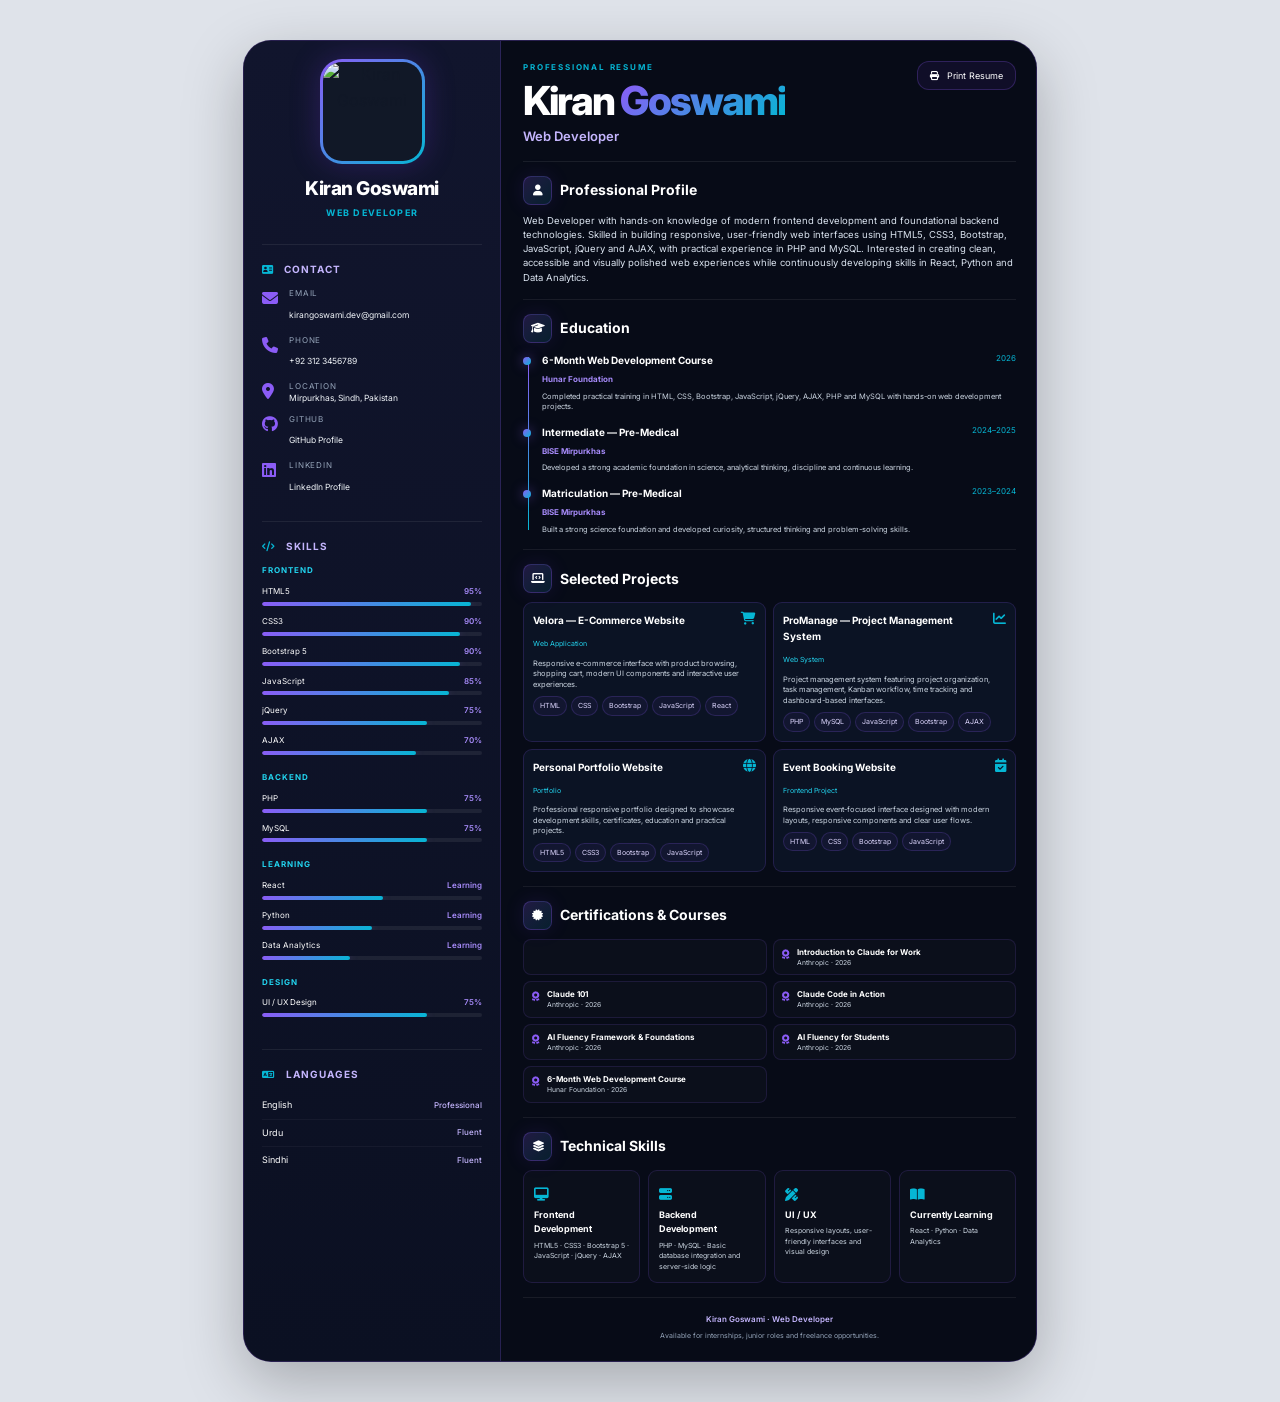
==== commit feebda13: "Update Resume.html" ====
--- a/Resume.html
+++ b/Resume.html
@@ -3779,11 +3779,7 @@
     <div class="certificate-list">
 
         <div class="certificate">
-            <i class="fa-solid fa-award"></i>
-            <div>
-                <h3>Python for Data Analysis</h3>
-                <p>Coursera · 2026</p>
-            </div>
+           
         </div>
 
         <div class="certificate">
@@ -3952,4 +3948,4 @@
     window.print();
 });
  </script>
-</html>+</html>
